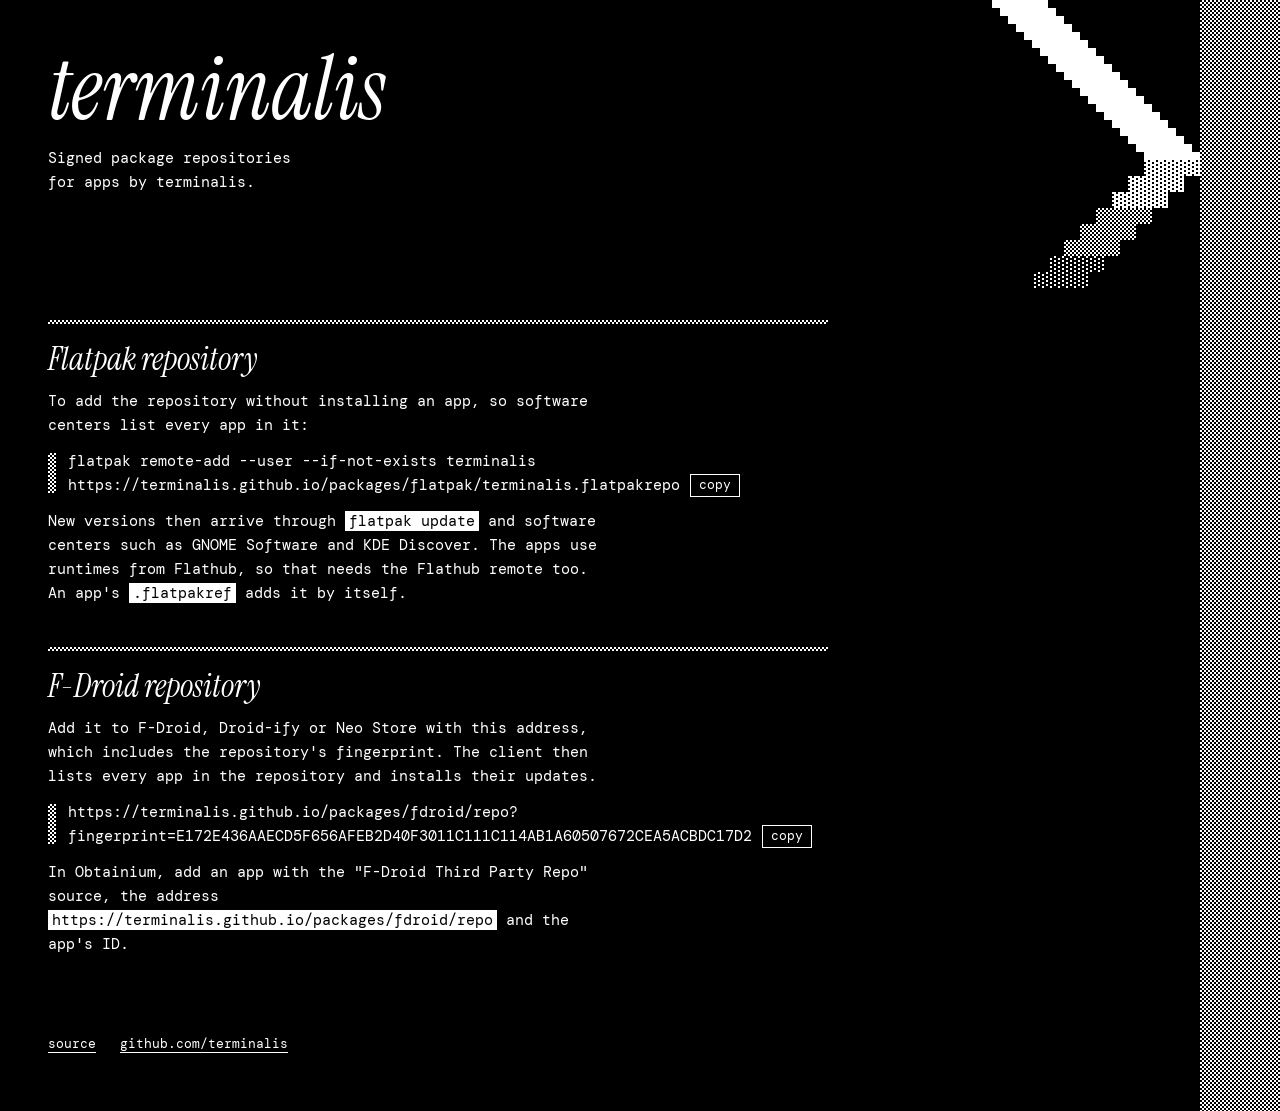
==== site/index.html @ 2ac83c07 "Publish the package repositories and a packages page from this repo" ====
<!doctype html>
<html lang="en">
<head>
<meta charset="utf-8">
<meta name="viewport" content="width=device-width,initial-scale=1">
<meta http-equiv="Content-Security-Policy" content="default-src 'none'; script-src 'self'; style-src 'self'; font-src 'self'; img-src 'self'; base-uri 'none'; form-action 'none'">
<title>terminalis packages</title>
<meta name="description" content="Signed package repositories for apps by terminalis.">
<meta name="theme-color" content="#000000">
<link rel="canonical" href="https://terminalis.github.io/">
<link rel="icon" href="mark.png">
<link rel="preload" href="fonts/InstrumentSerif-Italic.ttf" as="font" type="font/ttf" crossorigin>
<link rel="stylesheet" href="style.css">
<script src="site.js" defer></script>
</head>
<body>
<div class="wall" aria-hidden="true"></div>
<img class="mark" src="mark.png" width="160" height="160" alt="A line strikes a wall and returns, thinning until it stops.">
<main>
  <header>
    <h1>terminalis</h1>
    <p>Signed package repositories for apps by terminalis.</p>
  </header>

  <section class="apps" aria-label="Apps">
<!-- apps -->
  </section>

  <section class="repo" id="flatpak">
    <h2>Flatpak repository</h2>
    <p>To add the repository without installing an app, so software centers list every app in it:</p>
    <p class="cmd"><code>flatpak remote-add --user --if-not-exists terminalis https://terminalis.github.io/packages/flatpak/terminalis.flatpakrepo</code><button type="button" hidden data-copy="flatpak remote-add --user --if-not-exists terminalis https://terminalis.github.io/packages/flatpak/terminalis.flatpakrepo">copy</button></p>
    <p>New versions then arrive through <code>flatpak update</code> and software centers such as GNOME Software and KDE Discover. The apps use runtimes from Flathub, so that needs the Flathub remote too. An app's <code>.flatpakref</code> adds it by itself.</p>
  </section>

  <section class="repo" id="fdroid">
    <h2>F-Droid repository</h2>
    <p>Add it to F-Droid, Droid-ify or Neo Store with this address, which includes the repository's fingerprint. The client then lists every app in the repository and installs their updates.</p>
    <p class="cmd"><code>https://terminalis.github.io/packages/fdroid/repo?fingerprint=E172E436AAECD5F656AFEB2D40F3011C111C114AB1A60507672CEA5ACBDC17D2</code><button type="button" hidden data-copy="https://terminalis.github.io/packages/fdroid/repo?fingerprint=E172E436AAECD5F656AFEB2D40F3011C111C114AB1A60507672CEA5ACBDC17D2">copy</button></p>
    <p>In Obtainium, add an app with the "F-Droid Third Party Repo" source, the address <code>https://terminalis.github.io/packages/fdroid/repo</code> and the app's ID.</p>
  </section>

  <footer>
    <a href="https://github.com/terminalis/terminalis.github.io">source</a>
    <a href="https://github.com/terminalis">github.com/terminalis</a>
  </footer>
</main>
</body>
</html>
---- site/style.css ----
@font-face{font-family:"DM Mono";src:url(fonts/DMMono-Regular.ttf);font-display:swap}
@font-face{font-family:"Instrument Serif";src:url(fonts/InstrumentSerif-Italic.ttf);font-style:italic;font-display:swap}
*{box-sizing:border-box}
:root{--u:2px;--wall:calc(40 * var(--u));--mark:calc(160 * var(--u));--pad:48px;--checker:conic-gradient(#fff 25%,#000 0 50%,#fff 0 75%,#000 0) 0 0/calc(2 * var(--u)) calc(2 * var(--u));color-scheme:dark}
html{background:#000;color:#fff;font:15px/1.6 "DM Mono",ui-monospace,Consolas,monospace;-webkit-text-size-adjust:100%}
body{margin:0;position:relative;min-height:100vh}
::selection{background:#fff;color:#000}
a{color:inherit;text-underline-offset:4px;text-decoration-thickness:1px}
a:hover{background:#fff;color:#000;text-decoration:none}
:focus-visible{outline:1px solid #fff;outline-offset:3px}
h1,h2{font-family:"Instrument Serif",Georgia,serif;font-style:italic;font-weight:400;margin:0}
.wall{position:absolute;top:0;right:0;bottom:0;width:var(--wall);background:var(--checker)}
.mark{position:absolute;top:0;right:0;width:var(--mark);height:var(--mark);image-rendering:pixelated}
main{padding:0 calc(var(--wall) + var(--pad)) 0 var(--pad);max-width:calc(52rem + var(--wall) + 2 * var(--pad))}
header{min-height:var(--mark);padding:var(--pad) calc(var(--mark) - var(--wall)) 32px 0}
h1{font-size:clamp(44px,7vw,88px);line-height:.95}
header p{margin:14px 0 0;max-width:28ch}
.app,.repo{position:relative;padding:22px 0 30px}
.app::before,.repo::before{content:"";position:absolute;top:0;left:0;right:0;height:calc(2 * var(--u));background:var(--checker)}
.app{display:grid;grid-template-columns:minmax(0,1fr) auto;align-items:baseline;gap:4px 24px}
.app h2{font-size:44px;line-height:1}
.release{margin:0;white-space:nowrap}
.ways{grid-column:1/-1;display:grid;grid-template-columns:72px minmax(0,1fr);gap:6px 12px;margin:14px 0 0}
.ways dd{margin:0;min-width:0}
.repo h2{font-size:32px;line-height:1.1;margin-bottom:12px}
.repo p{margin:0 0 12px;max-width:62ch}
.repo .cmd{position:relative;max-width:none;padding-left:20px}
.cmd::before{content:"";position:absolute;left:0;top:4px;bottom:4px;width:calc(4 * var(--u));background:var(--checker)}
code{font:inherit;overflow-wrap:anywhere}
.repo p:not(.cmd) code{background:#fff;color:#000;padding:0 4px}
button{font:inherit;font-size:13px;color:#fff;background:#000;border:1px solid #fff;padding:0 8px;margin-left:10px;cursor:pointer;vertical-align:1px}
button:hover{background:#fff;color:#000}
footer{display:flex;flex-wrap:wrap;gap:6px 24px;padding:36px 0 56px;font-size:13px}
@media (max-width:719px){
  :root{--u:1px;--pad:16px}
  header{padding-top:20px}
  h1{font-size:40px}
  .app{grid-template-columns:minmax(0,1fr)}
  .app h2{font-size:36px}
  .ways{grid-template-columns:minmax(0,1fr);gap:2px}
  .ways dd{margin-bottom:10px}
}
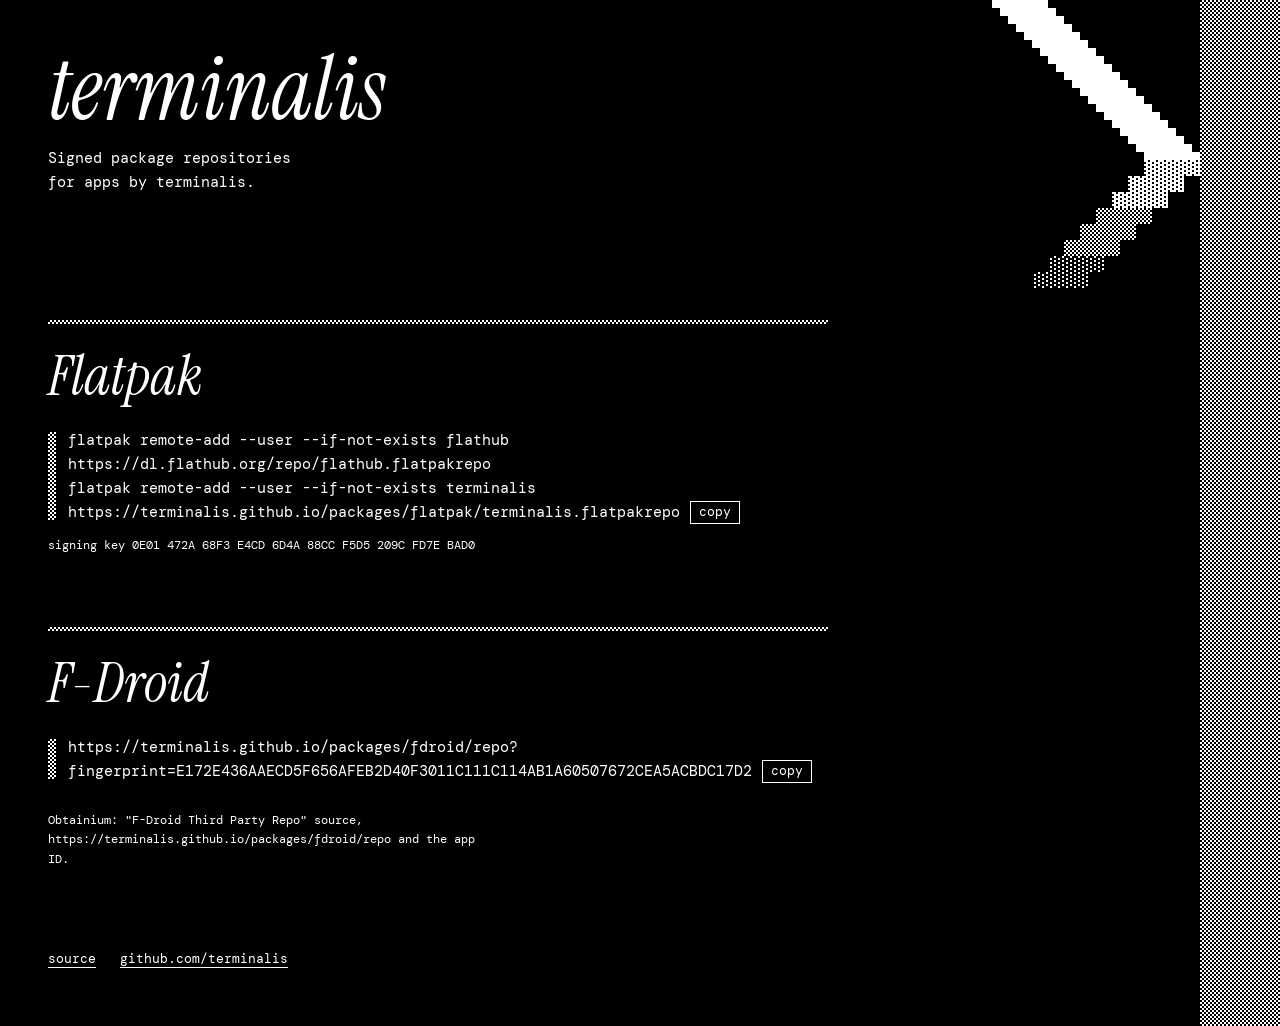
==== commit 7c75a4aa: "Lead the page with the package repositories" ====
--- a/site/index.html
+++ b/site/index.html
@@ -22,22 +22,22 @@
     <p>Signed package repositories for apps by terminalis.</p>
   </header>
 
-  <section class="apps" aria-label="Apps">
-<!-- apps -->
-  </section>
-
   <section class="repo" id="flatpak">
-    <h2>Flatpak repository</h2>
-    <p>To add the repository without installing an app, so software centers list every app in it:</p>
-    <p class="cmd"><code>flatpak remote-add --user --if-not-exists terminalis https://terminalis.github.io/packages/flatpak/terminalis.flatpakrepo</code><button type="button" hidden data-copy="flatpak remote-add --user --if-not-exists terminalis https://terminalis.github.io/packages/flatpak/terminalis.flatpakrepo">copy</button></p>
-    <p>New versions then arrive through <code>flatpak update</code> and software centers such as GNOME Software and KDE Discover. The apps use runtimes from Flathub, so that needs the Flathub remote too. An app's <code>.flatpakref</code> adds it by itself.</p>
+    <h2>Flatpak</h2>
+    <p class="cmd"><code>flatpak remote-add --user --if-not-exists flathub https://dl.flathub.org/repo/flathub.flatpakrepo</code><br><code>flatpak remote-add --user --if-not-exists terminalis https://terminalis.github.io/packages/flatpak/terminalis.flatpakrepo</code><button type="button" hidden data-copy="flatpak remote-add --user --if-not-exists flathub https://dl.flathub.org/repo/flathub.flatpakrepo &amp;&amp; flatpak remote-add --user --if-not-exists terminalis https://terminalis.github.io/packages/flatpak/terminalis.flatpakrepo">copy</button></p>
+    <p class="key">signing key 0E01 472A 68F3 E4CD 6D4A 88CC F5D5 209C FD7E BAD0</p>
+    <ul class="apps">
+<!-- flatpak apps -->
+    </ul>
   </section>
 
   <section class="repo" id="fdroid">
-    <h2>F-Droid repository</h2>
-    <p>Add it to F-Droid, Droid-ify or Neo Store with this address, which includes the repository's fingerprint. The client then lists every app in the repository and installs their updates.</p>
+    <h2>F-Droid</h2>
     <p class="cmd"><code>https://terminalis.github.io/packages/fdroid/repo?fingerprint=E172E436AAECD5F656AFEB2D40F3011C111C114AB1A60507672CEA5ACBDC17D2</code><button type="button" hidden data-copy="https://terminalis.github.io/packages/fdroid/repo?fingerprint=E172E436AAECD5F656AFEB2D40F3011C111C114AB1A60507672CEA5ACBDC17D2">copy</button></p>
-    <p>In Obtainium, add an app with the "F-Droid Third Party Repo" source, the address <code>https://terminalis.github.io/packages/fdroid/repo</code> and the app's ID.</p>
+    <ul class="apps">
+<!-- fdroid apps -->
+    </ul>
+    <p class="key">Obtainium: "F-Droid Third Party Repo" source, <code>https://terminalis.github.io/packages/fdroid/repo</code> and the app ID.</p>
   </section>
 
   <footer>
--- a/site/style.css
+++ b/site/style.css
@@ -15,19 +15,18 @@
 header{min-height:var(--mark);padding:var(--pad) calc(var(--mark) - var(--wall)) 32px 0}
 h1{font-size:clamp(44px,7vw,88px);line-height:.95}
 header p{margin:14px 0 0;max-width:28ch}
-.app,.repo{position:relative;padding:22px 0 30px}
-.app::before,.repo::before{content:"";position:absolute;top:0;left:0;right:0;height:calc(2 * var(--u));background:var(--checker)}
-.app{display:grid;grid-template-columns:minmax(0,1fr) auto;align-items:baseline;gap:4px 24px}
-.app h2{font-size:44px;line-height:1}
-.release{margin:0;white-space:nowrap}
-.ways{grid-column:1/-1;display:grid;grid-template-columns:72px minmax(0,1fr);gap:6px 12px;margin:14px 0 0}
-.ways dd{margin:0;min-width:0}
-.repo h2{font-size:32px;line-height:1.1;margin-bottom:12px}
+.repo{position:relative;padding:28px 0 44px}
+.repo::before{content:"";position:absolute;top:0;left:0;right:0;height:calc(2 * var(--u));background:var(--checker)}
+.repo h2{font-size:56px;line-height:1;margin-bottom:24px}
+.repo .key{font-size:12px;margin:10px 0 0}
+.apps + .key{margin-top:24px}
+.apps{list-style:none;margin:28px 0 0;padding:0}
+.apps li{display:grid;grid-template-columns:minmax(0,1fr) 7ch minmax(0,1.6fr);align-items:baseline;gap:4px 24px;padding:6px 0}
+.apps li span{white-space:nowrap}
 .repo p{margin:0 0 12px;max-width:62ch}
 .repo .cmd{position:relative;max-width:none;padding-left:20px}
 .cmd::before{content:"";position:absolute;left:0;top:4px;bottom:4px;width:calc(4 * var(--u));background:var(--checker)}
 code{font:inherit;overflow-wrap:anywhere}
-.repo p:not(.cmd) code{background:#fff;color:#000;padding:0 4px}
 button{font:inherit;font-size:13px;color:#fff;background:#000;border:1px solid #fff;padding:0 8px;margin-left:10px;cursor:pointer;vertical-align:1px}
 button:hover{background:#fff;color:#000}
 footer{display:flex;flex-wrap:wrap;gap:6px 24px;padding:36px 0 56px;font-size:13px}
@@ -35,8 +34,7 @@
   :root{--u:1px;--pad:16px}
   header{padding-top:20px}
   h1{font-size:40px}
-  .app{grid-template-columns:minmax(0,1fr)}
-  .app h2{font-size:36px}
-  .ways{grid-template-columns:minmax(0,1fr);gap:2px}
-  .ways dd{margin-bottom:10px}
+  .repo h2{font-size:44px}
+  .apps li{grid-template-columns:minmax(0,1fr) auto;gap:2px 16px}
+  .apps li span:last-child{grid-column:1/-1;white-space:normal}
 }
